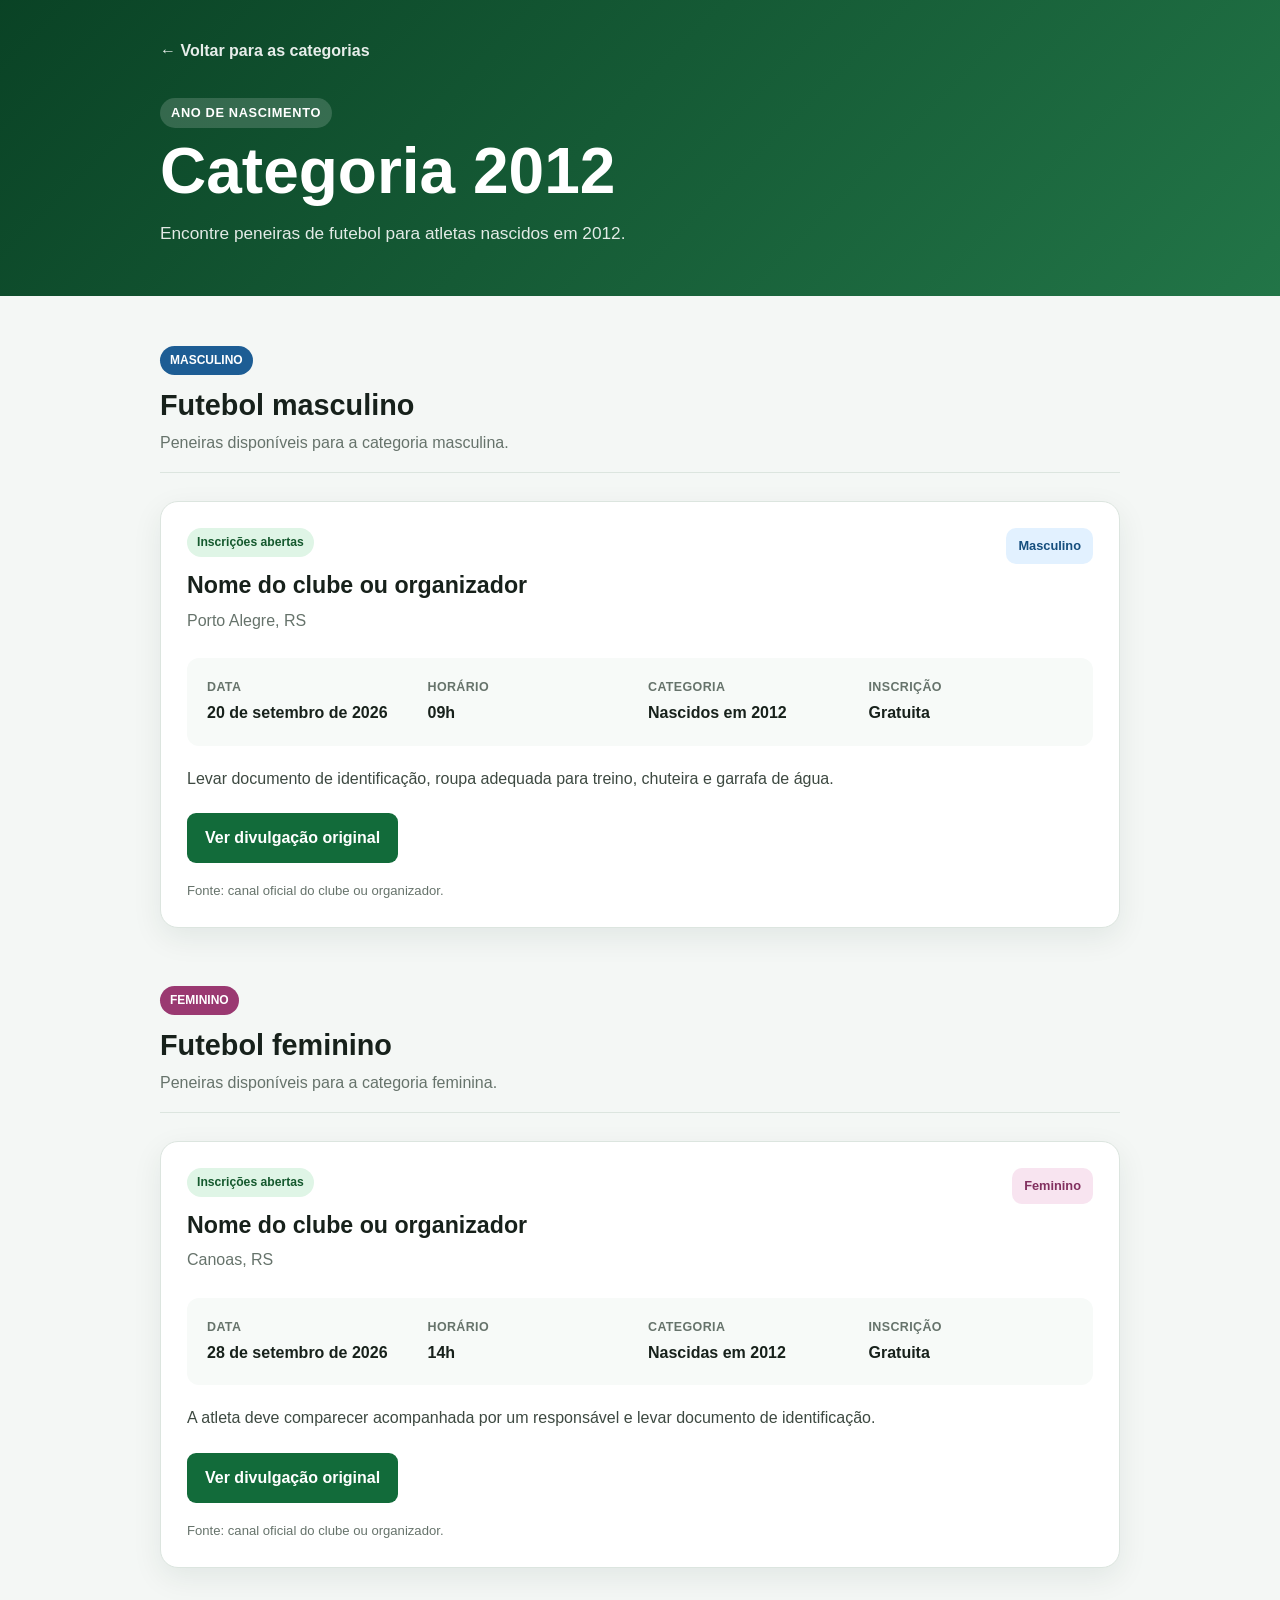
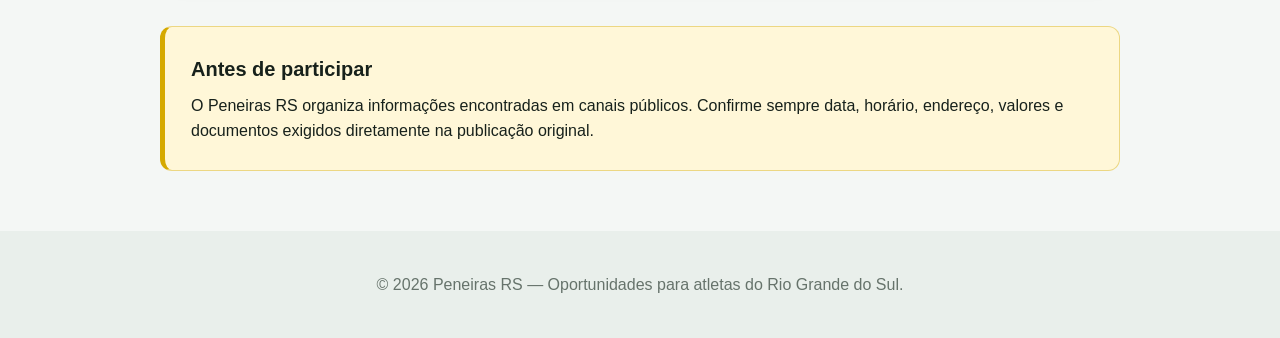
==== 2009.html @ db2b6c12 "Create 2009.html" ====
<!DOCTYPE html>
<html lang="pt-BR">
<head>
  <meta charset="UTF-8">

  <meta
    name="viewport"
    content="width=device-width, initial-scale=1.0"
  >

  <meta
    name="description"
    content="Peneiras de futebol masculino e feminino para atletas nascidos em 2012."
  >

  <title>Categoria 2012 | Peneiras RS</title>

  <link rel="stylesheet" href="style.css">
</head>

<body>

  <header class="category-header">
    <div class="container">

      <a class="back-link" href="index.html">
        ← Voltar para as categorias
      </a>

      <div class="category-title">
        <span class="category-label">Ano de nascimento</span>

        <h1>Categoria 2012</h1>

        <p>
          Encontre peneiras de futebol para atletas nascidos em 2012.
        </p>
      </div>

    </div>
  </header>


  <main class="container category-content">

    <!-- FUTEBOL MASCULINO -->
    <section class="tryout-section">

      <div class="section-heading">
        <div>
          <span class="section-tag">Masculino</span>
          <h2>Futebol masculino</h2>
          <p>Peneiras disponíveis para a categoria masculina.</p>
        </div>
      </div>


      <div class="tryout-list">

        <!-- INÍCIO DA PENEIRA -->
        <article class="tryout-card">

          <div class="tryout-card-header">

            <div>
              <span class="status-badge open">
                Inscrições abertas
              </span>

              <h3>Nome do clube ou organizador</h3>

              <p class="tryout-location">
                Porto Alegre, RS
              </p>
            </div>

            <span class="gender-badge male">
              Masculino
            </span>

          </div>


          <div class="tryout-info">

            <div class="info-item">
              <span class="info-label">Data</span>
              <strong>20 de setembro de 2026</strong>
            </div>

            <div class="info-item">
              <span class="info-label">Horário</span>
              <strong>09h</strong>
            </div>

            <div class="info-item">
              <span class="info-label">Categoria</span>
              <strong>Nascidos em 2012</strong>
            </div>

            <div class="info-item">
              <span class="info-label">Inscrição</span>
              <strong>Gratuita</strong>
            </div>

          </div>


          <div class="tryout-description">
            <p>
              Levar documento de identificação, roupa adequada para treino,
              chuteira e garrafa de água.
            </p>
          </div>


          <div class="tryout-actions">

            <a
              class="primary-button"
              href="https://exemplo.com"
              target="_blank"
              rel="noopener noreferrer"
            >
              Ver divulgação original
            </a>

          </div>


          <p class="source-text">
            Fonte: canal oficial do clube ou organizador.
          </p>

        </article>
        <!-- FIM DA PENEIRA -->


        <!--
        PARA ADICIONAR OUTRA PENEIRA MASCULINA,
        COPIE O ARTICLE ACIMA E COLE AQUI.
        -->

      </div>

    </section>



    <!-- FUTEBOL FEMININO -->
    <section class="tryout-section">

      <div class="section-heading">
        <div>
          <span class="section-tag female-tag">Feminino</span>
          <h2>Futebol feminino</h2>
          <p>Peneiras disponíveis para a categoria feminina.</p>
        </div>
      </div>


      <div class="tryout-list">

        <!-- INÍCIO DA PENEIRA -->
        <article class="tryout-card">

          <div class="tryout-card-header">

            <div>
              <span class="status-badge open">
                Inscrições abertas
              </span>

              <h3>Nome do clube ou organizador</h3>

              <p class="tryout-location">
                Canoas, RS
              </p>
            </div>

            <span class="gender-badge female">
              Feminino
            </span>

          </div>


          <div class="tryout-info">

            <div class="info-item">
              <span class="info-label">Data</span>
              <strong>28 de setembro de 2026</strong>
            </div>

            <div class="info-item">
              <span class="info-label">Horário</span>
              <strong>14h</strong>
            </div>

            <div class="info-item">
              <span class="info-label">Categoria</span>
              <strong>Nascidas em 2012</strong>
            </div>

            <div class="info-item">
              <span class="info-label">Inscrição</span>
              <strong>Gratuita</strong>
            </div>

          </div>


          <div class="tryout-description">
            <p>
              A atleta deve comparecer acompanhada por um responsável e levar
              documento de identificação.
            </p>
          </div>


          <div class="tryout-actions">

            <a
              class="primary-button"
              href="https://exemplo.com"
              target="_blank"
              rel="noopener noreferrer"
            >
              Ver divulgação original
            </a>

          </div>


          <p class="source-text">
            Fonte: canal oficial do clube ou organizador.
          </p>

        </article>
        <!-- FIM DA PENEIRA -->


        <!--
        PARA ADICIONAR OUTRA PENEIRA FEMININA,
        COPIE O ARTICLE ACIMA E COLE AQUI.
        -->

      </div>

    </section>



    <!-- AVISO -->
    <section class="verification-notice">

      <h2>Antes de participar</h2>

      <p>
        O Peneiras RS organiza informações encontradas em canais públicos.
        Confirme sempre data, horário, endereço, valores e documentos exigidos
        diretamente na publicação original.
      </p>

    </section>

  </main>


  <footer class="site-footer">

    <div class="container">
      <p>
        © 2026 Peneiras RS — Oportunidades para atletas do Rio Grande do Sul.
      </p>
    </div>

  </footer>

</body>
</html>
---- style.css ----
* {
  box-sizing: border-box;
}

:root {
  --background: #f4f7f5;
  --surface: #ffffff;
  --primary: #126b3a;
  --primary-dark: #0a4726;
  --text: #17211b;
  --muted: #66736b;
  --border: #dce5df;
  --warning: #fff8df;
}

body {
  margin: 0;
  font-family: Arial, Helvetica, sans-serif;
  background: var(--background);
  color: var(--text);
  line-height: 1.6;
}

.container {
  width: min(100% - 32px, 960px);
  margin: 0 auto;
}

.hero {
  padding: 72px 0;
  color: white;
  text-align: center;
  background:
    linear-gradient(rgba(5, 58, 30, 0.86), rgba(5, 58, 30, 0.86)),
    linear-gradient(135deg, #126b3a, #073d22);
}

.badge {
  display: inline-block;
  margin-bottom: 10px;
  padding: 6px 12px;
  border: 1px solid rgba(255, 255, 255, 0.4);
  border-radius: 999px;
  font-size: 0.85rem;
}

.hero h1 {
  margin: 0;
  font-size: clamp(2.5rem, 8vw, 4.5rem);
  line-height: 1;
}

.hero p {
  max-width: 620px;
  margin: 18px auto 0;
  font-size: 1.1rem;
}

main {
  padding: 48px 0;
}

.categories h2,
.notice h2 {
  margin-bottom: 6px;
}

.instruction {
  margin-top: 0;
  color: var(--muted);
}

.category-grid {
  display: grid;
  grid-template-columns: repeat(auto-fit, minmax(160px, 1fr));
  gap: 16px;
  margin-top: 26px;
}

.category-card {
  display: flex;
  min-height: 125px;
  padding: 22px;
  flex-direction: column;
  justify-content: center;
  align-items: center;
  color: var(--primary-dark);
  text-decoration: none;
  background: var(--surface);
  border: 1px solid var(--border);
  border-radius: 16px;
  box-shadow: 0 7px 22px rgba(17, 53, 32, 0.07);
  transition: transform 0.2s, box-shadow 0.2s, border-color 0.2s;
}

.category-card:hover,
.category-card:focus {
  transform: translateY(-4px);
  border-color: var(--primary);
  box-shadow: 0 12px 28px rgba(17, 53, 32, 0.14);
}

.category-card strong {
  font-size: 2rem;
}

.category-card span {
  color: var(--muted);
  font-size: 0.92rem;
}

.notice {
  margin-top: 42px;
  padding: 24px;
  background: var(--warning);
  border-left: 5px solid #d4a800;
  border-radius: 10px;
}

.notice p {
  margin-bottom: 0;
}

.page-header {
  padding: 38px 0;
  color: white;
  background: var(--primary-dark);
}

.page-header a {
  color: white;
}

.tryout-list {
  display: grid;
  gap: 18px;
  margin-top: 28px;
}

.tryout-card {
  padding: 24px;
  background: var(--surface);
  border: 1px solid var(--border);
  border-radius: 14px;
}

.tryout-card h2 {
  margin-top: 0;
}

.tryout-data {
  display: grid;
  grid-template-columns: repeat(auto-fit, minmax(190px, 1fr));
  gap: 8px 18px;
  padding: 0;
  list-style: none;
}

.source-link {
  display: inline-block;
  margin-top: 10px;
  padding: 10px 16px;
  color: white;
  text-decoration: none;
  background: var(--primary);
  border-radius: 8px;
}

.empty-message {
  padding: 30px;
  text-align: center;
  background: var(--surface);
  border: 1px dashed var(--border);
  border-radius: 14px;
}

footer {
  padding: 26px 0;
  color: var(--muted);
  text-align: center;
  background: #e9efeb;
}

@media (max-width: 520px) {
  .hero {
    padding: 54px 0;
  }

  .category-grid {
    grid-template-columns: repeat(2, 1fr);
  }
}
/* ==========================================
   PÁGINAS DAS CATEGORIAS
========================================== */

.category-header {
  padding: 38px 0 48px;
  color: white;
  background:
    linear-gradient(
      135deg,
      rgba(5, 63, 33, 0.98),
      rgba(18, 107, 58, 0.93)
    );
}

.back-link {
  display: inline-flex;
  margin-bottom: 34px;
  color: rgba(255, 255, 255, 0.9);
  font-weight: bold;
  text-decoration: none;
}

.back-link:hover {
  text-decoration: underline;
}

.category-title {
  max-width: 650px;
}

.category-label {
  display: inline-block;
  margin-bottom: 8px;
  padding: 5px 11px;
  font-size: 0.8rem;
  font-weight: bold;
  letter-spacing: 0.05em;
  text-transform: uppercase;
  background: rgba(255, 255, 255, 0.16);
  border-radius: 999px;
}

.category-title h1 {
  margin: 0;
  font-size: clamp(2.3rem, 7vw, 4rem);
  line-height: 1.1;
}

.category-title p {
  margin: 14px 0 0;
  font-size: 1.08rem;
  color: rgba(255, 255, 255, 0.88);
}

.category-content {
  padding-top: 50px;
  padding-bottom: 60px;
}

.tryout-section {
  margin-bottom: 58px;
}

.section-heading {
  display: flex;
  align-items: center;
  justify-content: space-between;
  margin-bottom: 22px;
  padding-bottom: 16px;
  border-bottom: 1px solid var(--border);
}

.section-heading h2 {
  margin: 7px 0 2px;
  font-size: 1.8rem;
}

.section-heading p {
  margin: 0;
  color: var(--muted);
}

.section-tag {
  display: inline-block;
  padding: 5px 10px;
  color: #ffffff;
  font-size: 0.75rem;
  font-weight: bold;
  text-transform: uppercase;
  background: #1d5d94;
  border-radius: 999px;
}

.female-tag {
  background: #9a3971;
}

.tryout-list {
  display: grid;
  gap: 22px;
}

.tryout-card {
  overflow: hidden;
  padding: 26px;
  background: var(--surface);
  border: 1px solid var(--border);
  border-radius: 18px;
  box-shadow: 0 10px 30px rgba(17, 53, 32, 0.08);
  transition:
    transform 0.2s ease,
    box-shadow 0.2s ease;
}

.tryout-card:hover {
  transform: translateY(-3px);
  box-shadow: 0 16px 38px rgba(17, 53, 32, 0.13);
}

.tryout-card-header {
  display: flex;
  gap: 20px;
  align-items: flex-start;
  justify-content: space-between;
}

.tryout-card-header h3 {
  margin: 10px 0 3px;
  font-size: 1.45rem;
}

.tryout-location {
  margin: 0;
  color: var(--muted);
}

.status-badge {
  display: inline-block;
  padding: 5px 10px;
  font-size: 0.76rem;
  font-weight: bold;
  border-radius: 999px;
}

.status-badge.open {
  color: #15592e;
  background: #dff5e6;
}

.status-badge.closed {
  color: #832525;
  background: #fde4e4;
}

.gender-badge {
  flex-shrink: 0;
  padding: 8px 12px;
  font-size: 0.8rem;
  font-weight: bold;
  border-radius: 10px;
}

.gender-badge.male {
  color: #164f7e;
  background: #e2f1ff;
}

.gender-badge.female {
  color: #82305f;
  background: #f8e4f0;
}

.tryout-info {
  display: grid;
  grid-template-columns:
    repeat(auto-fit, minmax(170px, 1fr));
  gap: 16px;
  margin-top: 25px;
  padding: 20px;
  background: #f7faf8;
  border-radius: 12px;
}

.info-item {
  display: flex;
  flex-direction: column;
  gap: 2px;
}

.info-label {
  color: var(--muted);
  font-size: 0.78rem;
  font-weight: bold;
  letter-spacing: 0.03em;
  text-transform: uppercase;
}

.tryout-description {
  margin-top: 20px;
  color: #3d4941;
}

.tryout-description p {
  margin: 0;
}

.tryout-actions {
  display: flex;
  gap: 12px;
  margin-top: 22px;
}

.primary-button {
  display: inline-flex;
  padding: 12px 18px;
  align-items: center;
  justify-content: center;
  color: white;
  font-weight: bold;
  text-decoration: none;
  background: var(--primary);
  border-radius: 9px;
  transition:
    background 0.2s ease,
    transform 0.2s ease;
}

.primary-button:hover {
  transform: translateY(-1px);
  background: var(--primary-dark);
}

.source-text {
  margin: 17px 0 0;
  color: var(--muted);
  font-size: 0.82rem;
}

.verification-notice {
  padding: 26px;
  background: #fff7d8;
  border: 1px solid #ecd783;
  border-left: 5px solid #d5a900;
  border-radius: 12px;
}

.verification-notice h2 {
  margin: 0 0 8px;
  font-size: 1.25rem;
}

.verification-notice p {
  margin: 0;
}

.site-footer {
  padding: 25px 0;
  color: var(--muted);
  text-align: center;
  background: #e9efeb;
}


/* ==========================================
   CELULAR
========================================== */

@media (max-width: 600px) {

  .category-header {
    padding: 30px 0 40px;
  }

  .back-link {
    margin-bottom: 28px;
  }

  .category-content {
    padding-top: 38px;
  }

  .tryout-card {
    padding: 20px;
  }

  .tryout-card-header {
    flex-direction: column;
  }

  .gender-badge {
    align-self: flex-start;
  }

  .tryout-info {
    grid-template-columns: 1fr;
  }

  .primary-button {
    width: 100%;
  }

}
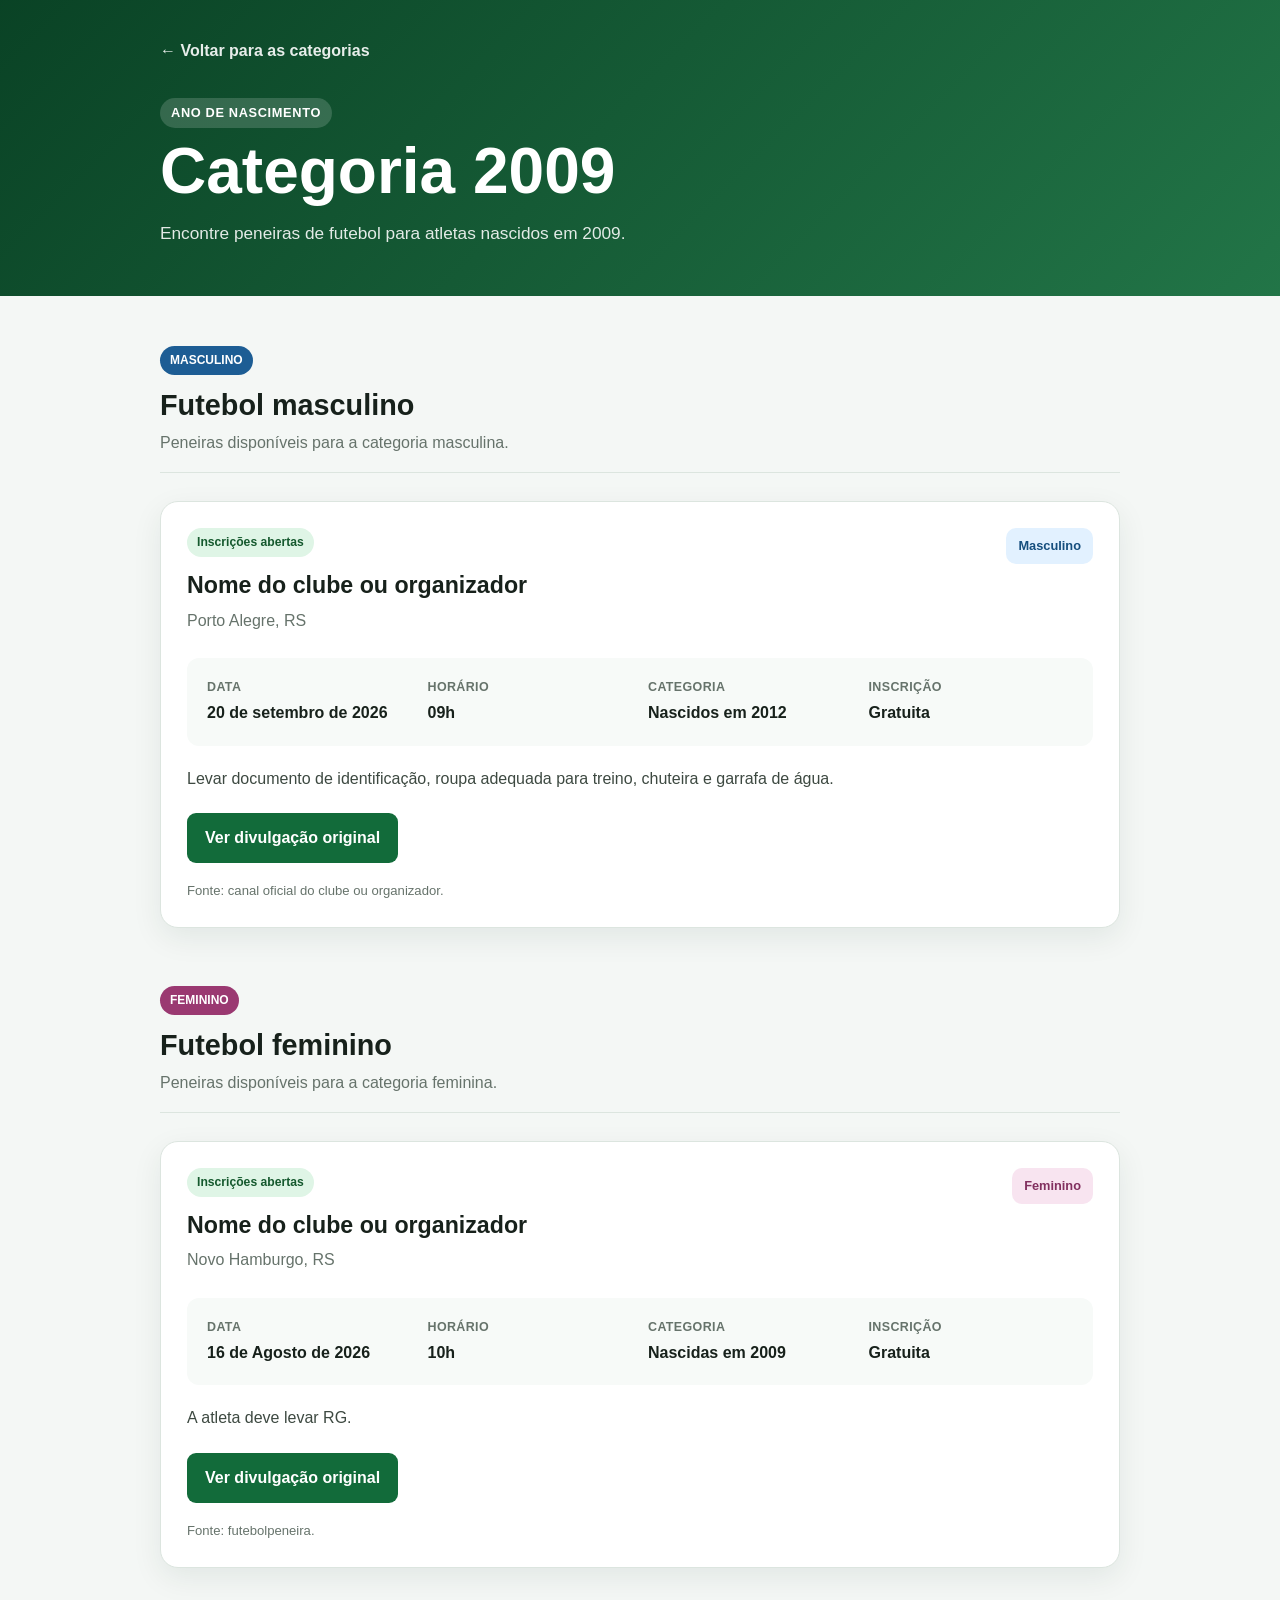
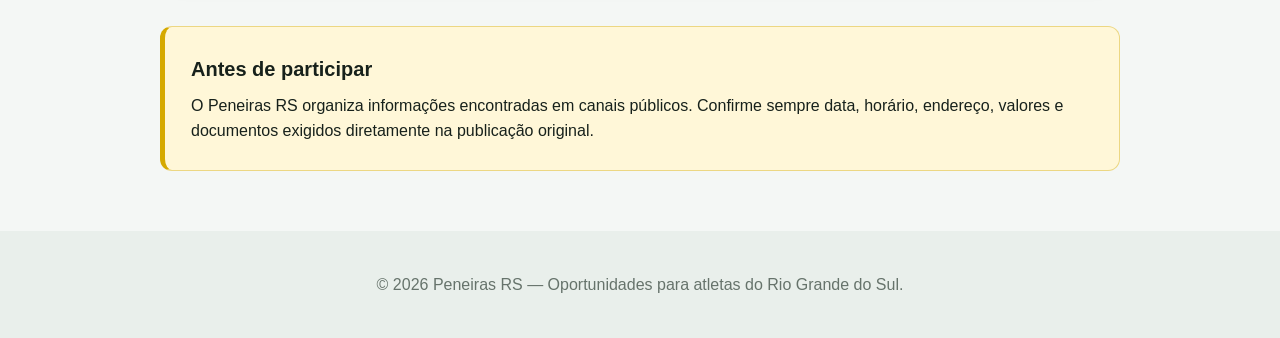
==== commit 19dd2634: "Update 2009.html" ====
--- a/2009.html
+++ b/2009.html
@@ -13,7 +13,7 @@
     content="Peneiras de futebol masculino e feminino para atletas nascidos em 2012."
   >
 
-  <title>Categoria 2012 | Peneiras RS</title>
+  <title>Categoria 2009 | Peneiras RS</title>
 
   <link rel="stylesheet" href="style.css">
 </head>
@@ -30,10 +30,10 @@
       <div class="category-title">
         <span class="category-label">Ano de nascimento</span>
 
-        <h1>Categoria 2012</h1>
+        <h1>Categoria 2009</h1>
 
         <p>
-          Encontre peneiras de futebol para atletas nascidos em 2012.
+          Encontre peneiras de futebol para atletas nascidos em 2009.
         </p>
       </div>
 
@@ -174,7 +174,7 @@
               <h3>Nome do clube ou organizador</h3>
 
               <p class="tryout-location">
-                Canoas, RS
+                Novo Hamburgo, RS
               </p>
             </div>
 
@@ -189,17 +189,17 @@
 
             <div class="info-item">
               <span class="info-label">Data</span>
-              <strong>28 de setembro de 2026</strong>
+              <strong>16 de Agosto de 2026</strong>
             </div>
 
             <div class="info-item">
               <span class="info-label">Horário</span>
-              <strong>14h</strong>
+              <strong>10h</strong>
             </div>
 
             <div class="info-item">
               <span class="info-label">Categoria</span>
-              <strong>Nascidas em 2012</strong>
+              <strong>Nascidas em 2009</strong>
             </div>
 
             <div class="info-item">
@@ -212,8 +212,7 @@
 
           <div class="tryout-description">
             <p>
-              A atleta deve comparecer acompanhada por um responsável e levar
-              documento de identificação.
+              A atleta deve levar RG.
             </p>
           </div>
 
@@ -222,7 +221,7 @@
 
             <a
               class="primary-button"
-              href="https://exemplo.com"
+              href="https://futebolpeneira.com.br/ec-novo-hamburgo-rs-feminino-com-novas-peneiras/"
               target="_blank"
               rel="noopener noreferrer"
             >
@@ -233,7 +232,7 @@
 
 
           <p class="source-text">
-            Fonte: canal oficial do clube ou organizador.
+            Fonte: futebolpeneira.
           </p>
 
         </article>
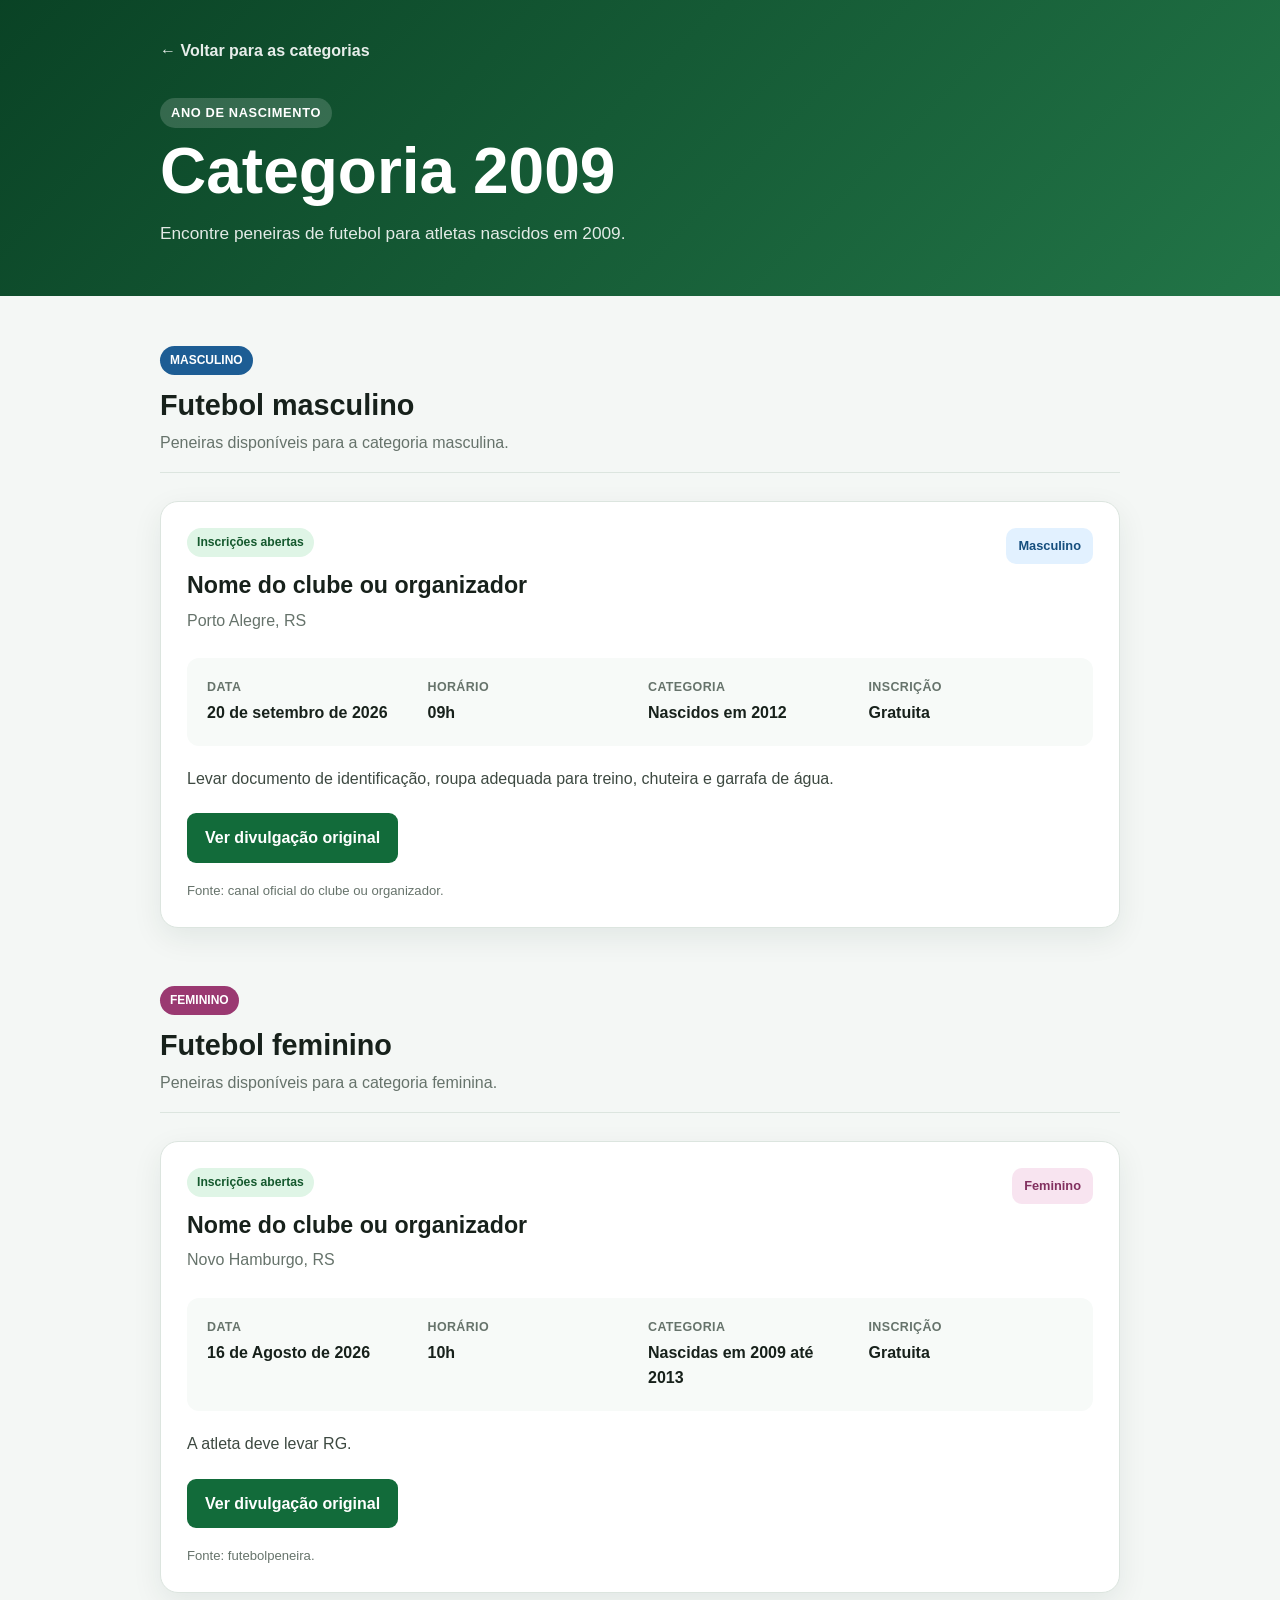
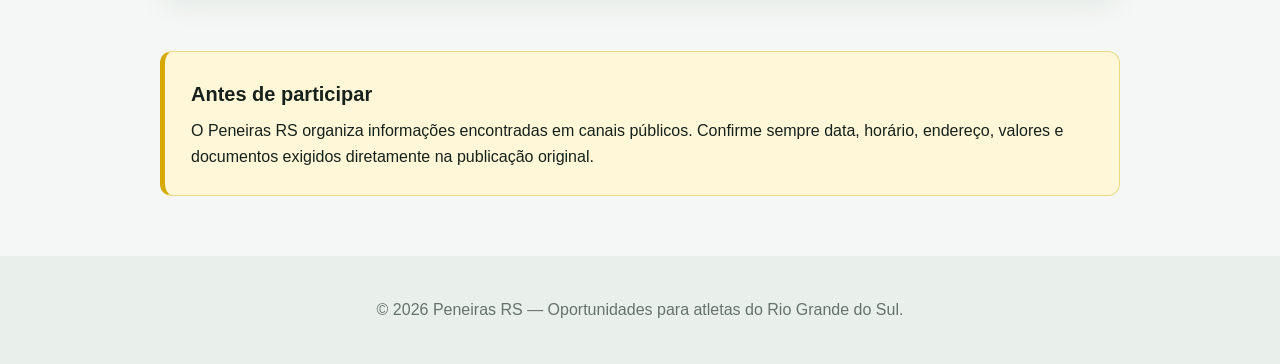
==== commit e7b0ede0: "Update 2009.html" ====
--- a/2009.html
+++ b/2009.html
@@ -199,7 +199,7 @@
 
             <div class="info-item">
               <span class="info-label">Categoria</span>
-              <strong>Nascidas em 2009</strong>
+              <strong>Nascidas em 2009 até 2013</strong>
             </div>
 
             <div class="info-item">
